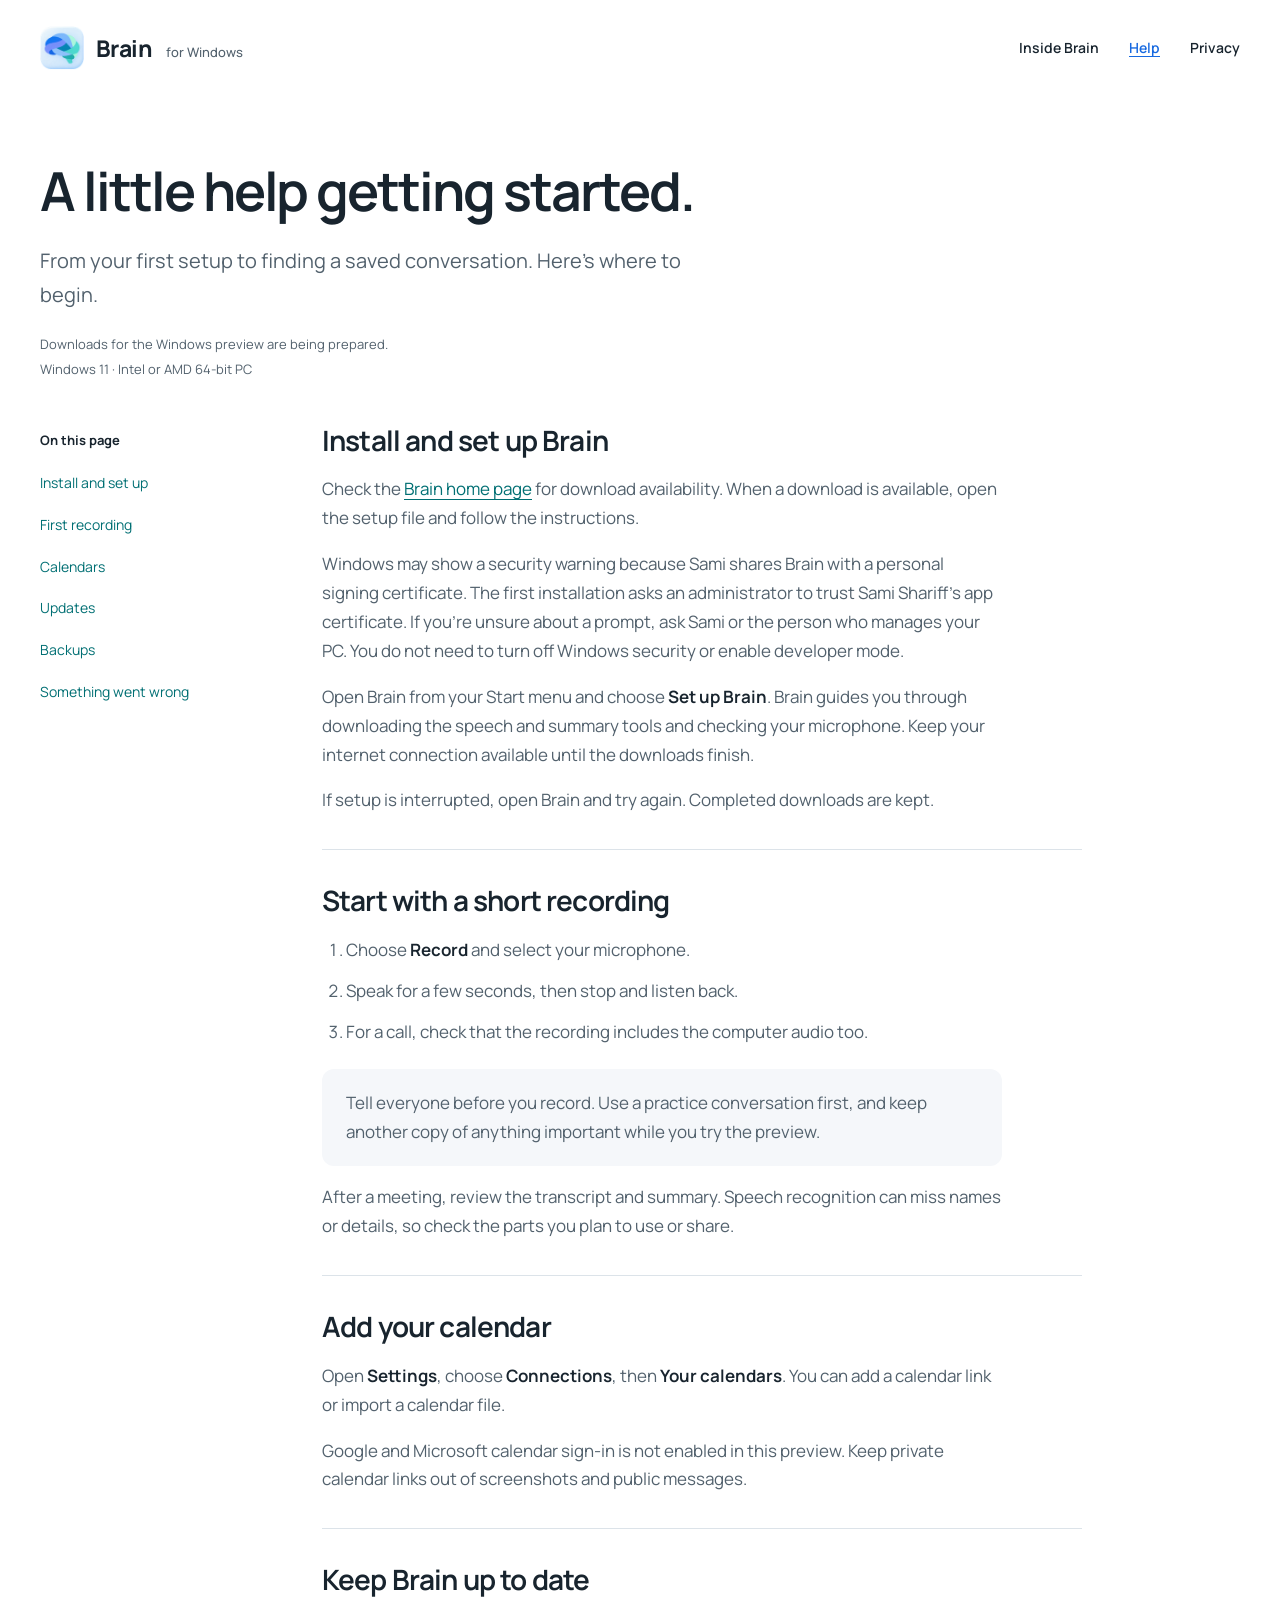
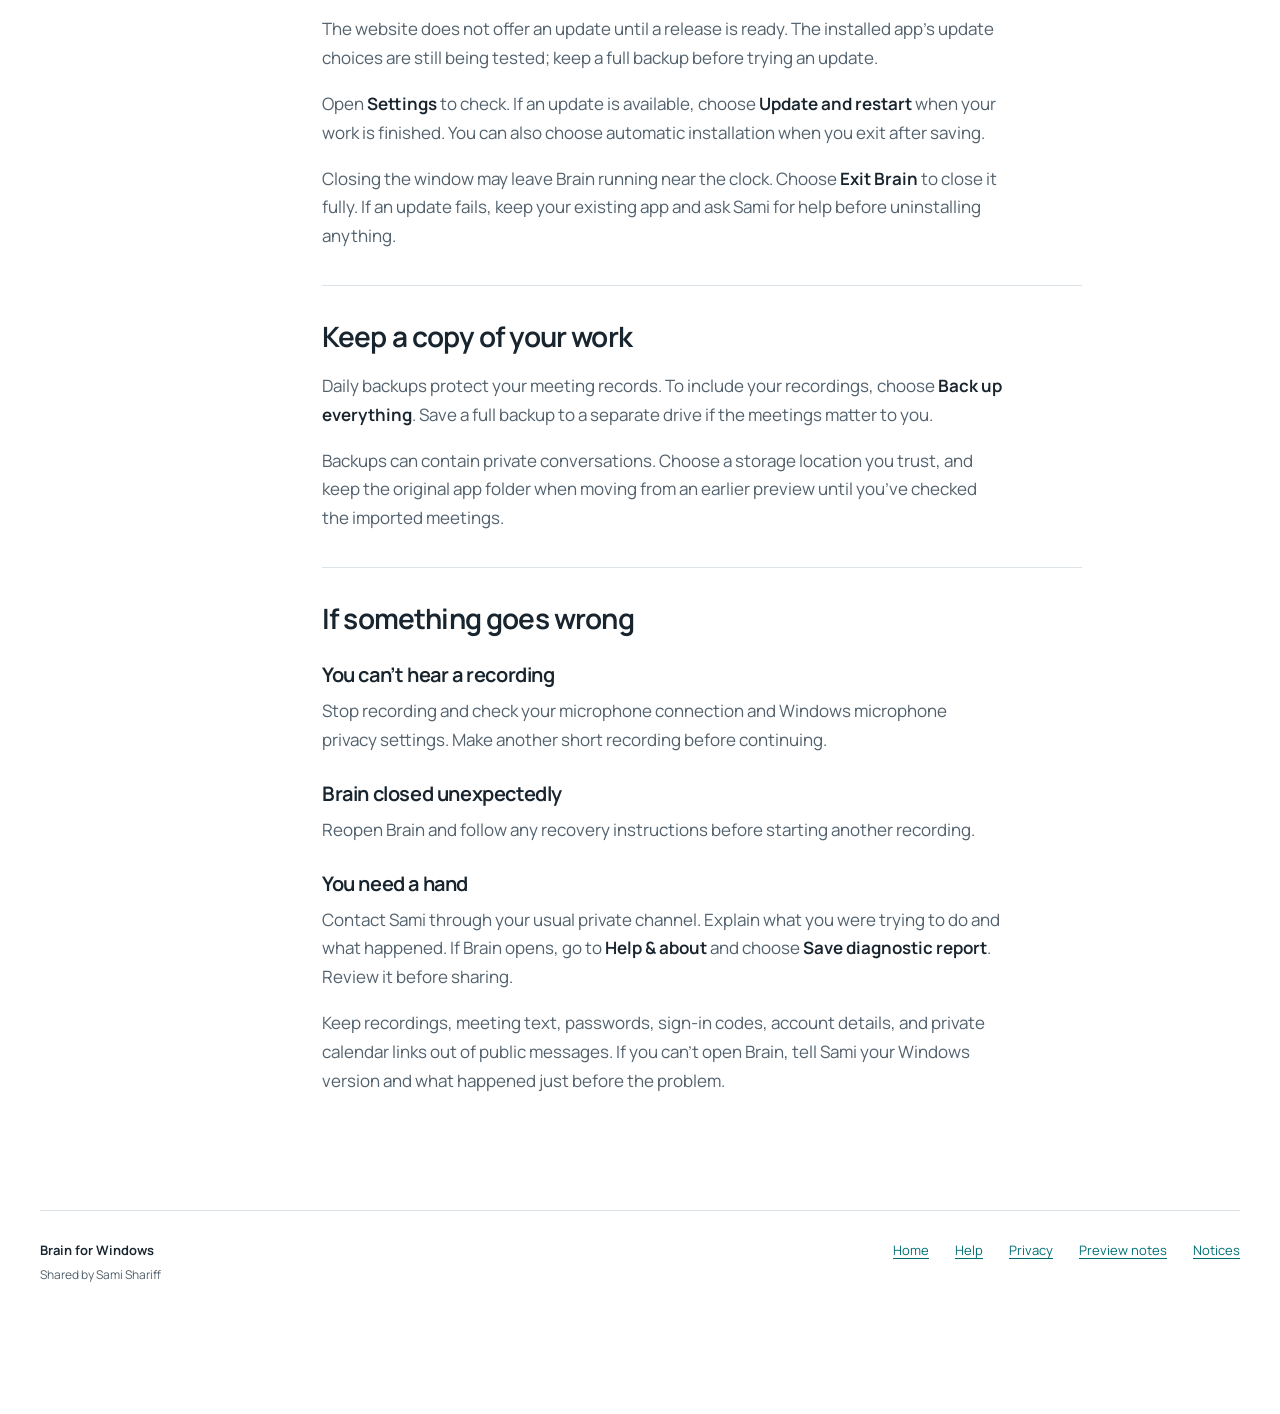
==== help/index.html @ d519afa0 "Showcase Brain with original branding and real Windows screenshots" ====
<!doctype html><html lang="en"><head><meta charset="utf-8"><meta http-equiv="refresh" content="0;url=../help.html"><title>Brain help</title></head><body><a href="../help.html">Open Brain's getting-started guide</a></body></html>
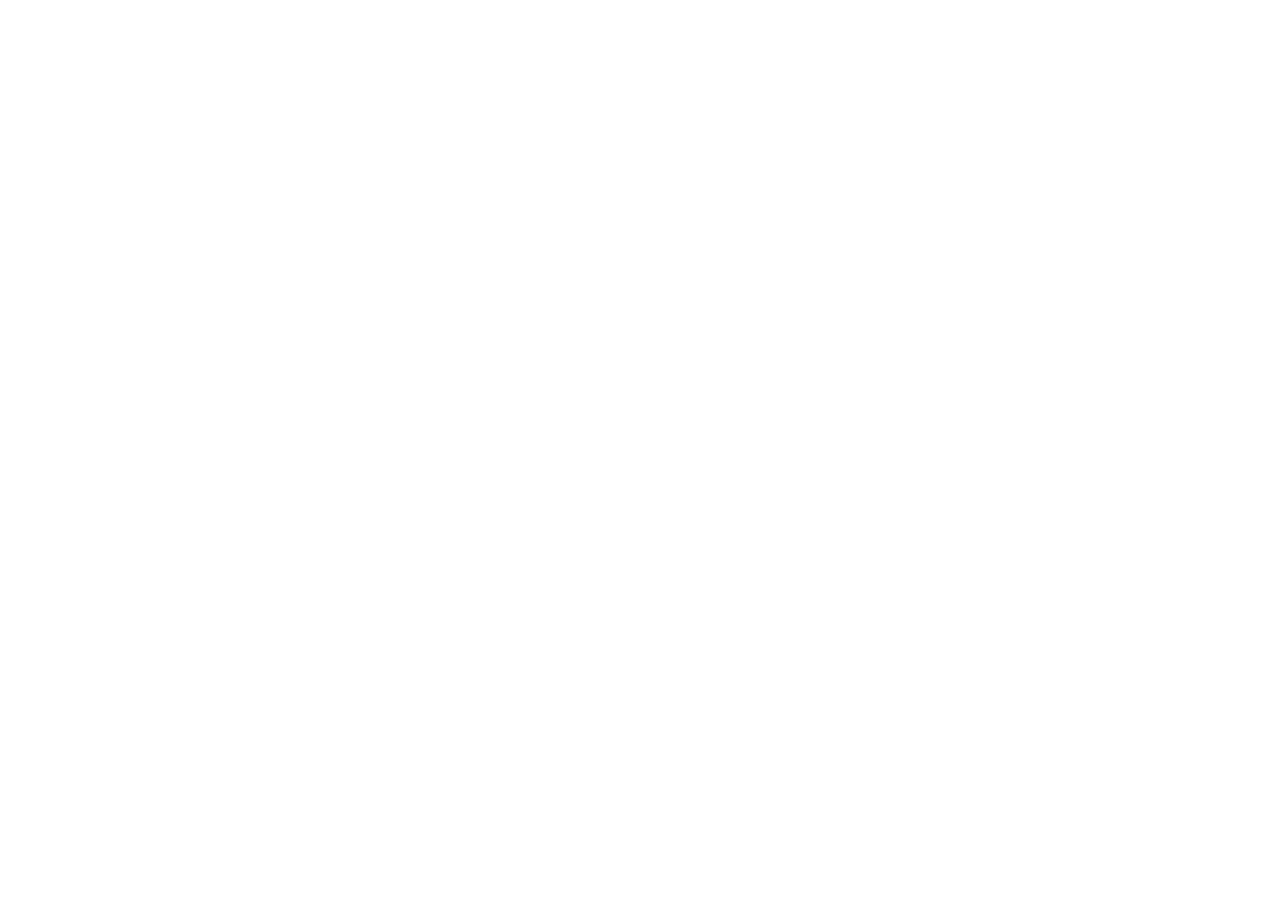
==== commit a9291649: "Redirect every page to the Brain-Meeting website The website now lives at https://samishariff.github" ====
--- a/help/index.html
+++ b/help/index.html
@@ -1 +1,21 @@
-<!doctype html><html lang="en"><head><meta charset="utf-8"><meta http-equiv="refresh" content="0;url=../help.html"><title>Brain help</title></head><body><a href="../help.html">Open Brain's getting-started guide</a></body></html>
+<!doctype html>
+<html lang="en">
+<head>
+  <meta charset="utf-8">
+  <meta name="viewport" content="width=device-width,initial-scale=1">
+  <meta http-equiv="refresh" content="0; url=https://samishariff.github.io/Brain-Meeting/help.html">
+  <link rel="canonical" href="https://samishariff.github.io/Brain-Meeting/help.html">
+  <meta name="robots" content="noindex">
+  <meta property="og:title" content="Brain — for Mac and Windows">
+  <meta property="og:description" content="Brain's website has moved. Record the conversation. Keep the useful details.">
+  <meta property="og:type" content="website">
+  <meta property="og:url" content="https://samishariff.github.io/Brain-Meeting/help.html">
+  <meta property="og:image" content="https://samishariff.github.io/Brain-Meeting/assets/brain-social.png">
+  <meta property="og:image:alt" content="Brain for Mac and Windows, with the blue and teal Brain logo">
+  <meta name="twitter:card" content="summary_large_image">
+  <title>Brain has moved</title>
+  <style>body{margin:0;min-height:100vh;display:grid;place-items:center;font-family:system-ui,sans-serif;background:#F7F5F0;color:#16202B}p{font-size:1.1rem}a{color:#0E6B6B}</style>
+  <script>location.replace("https://samishariff.github.io/Brain-Meeting/help.html" + location.hash);</script>
+</head>
+<body><p>Brain's website has moved to <a href="https://samishariff.github.io/Brain-Meeting/help.html">https://samishariff.github.io/Brain-Meeting/help.html</a>.</p></body>
+</html>
